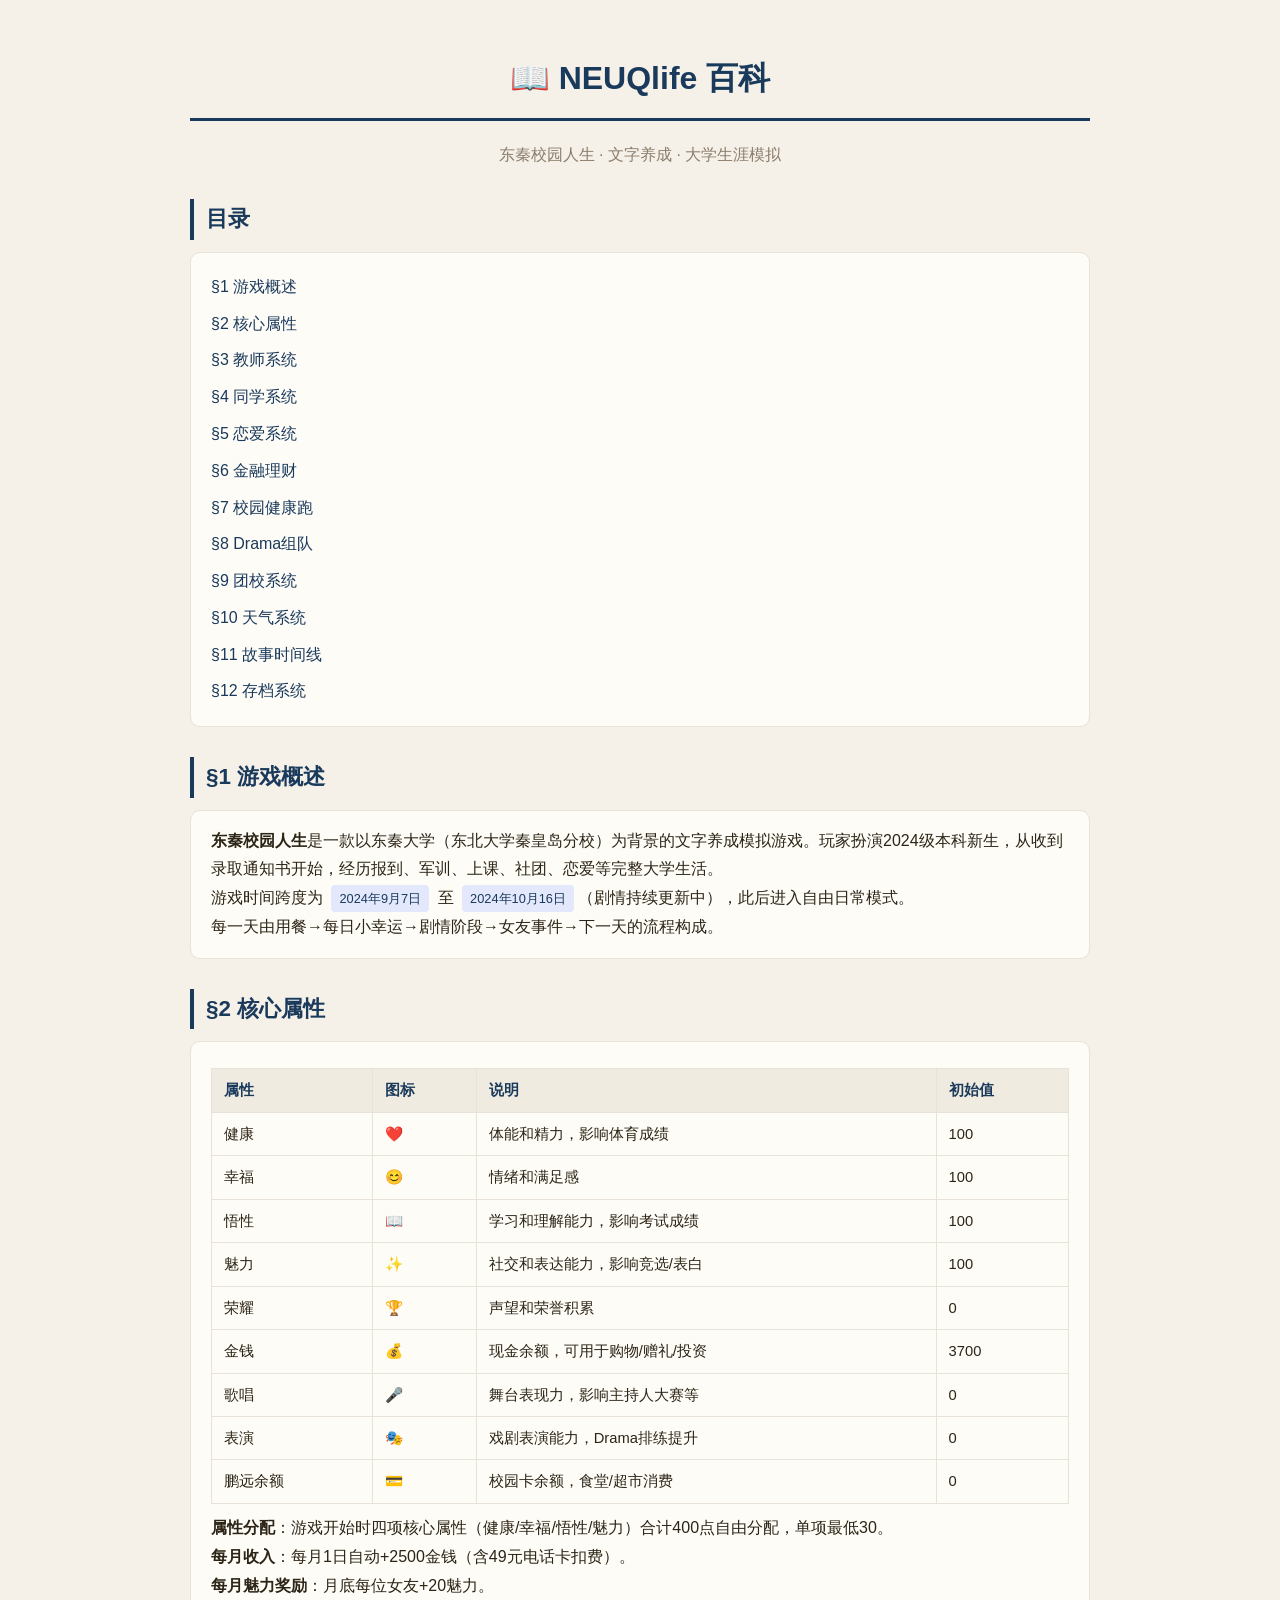
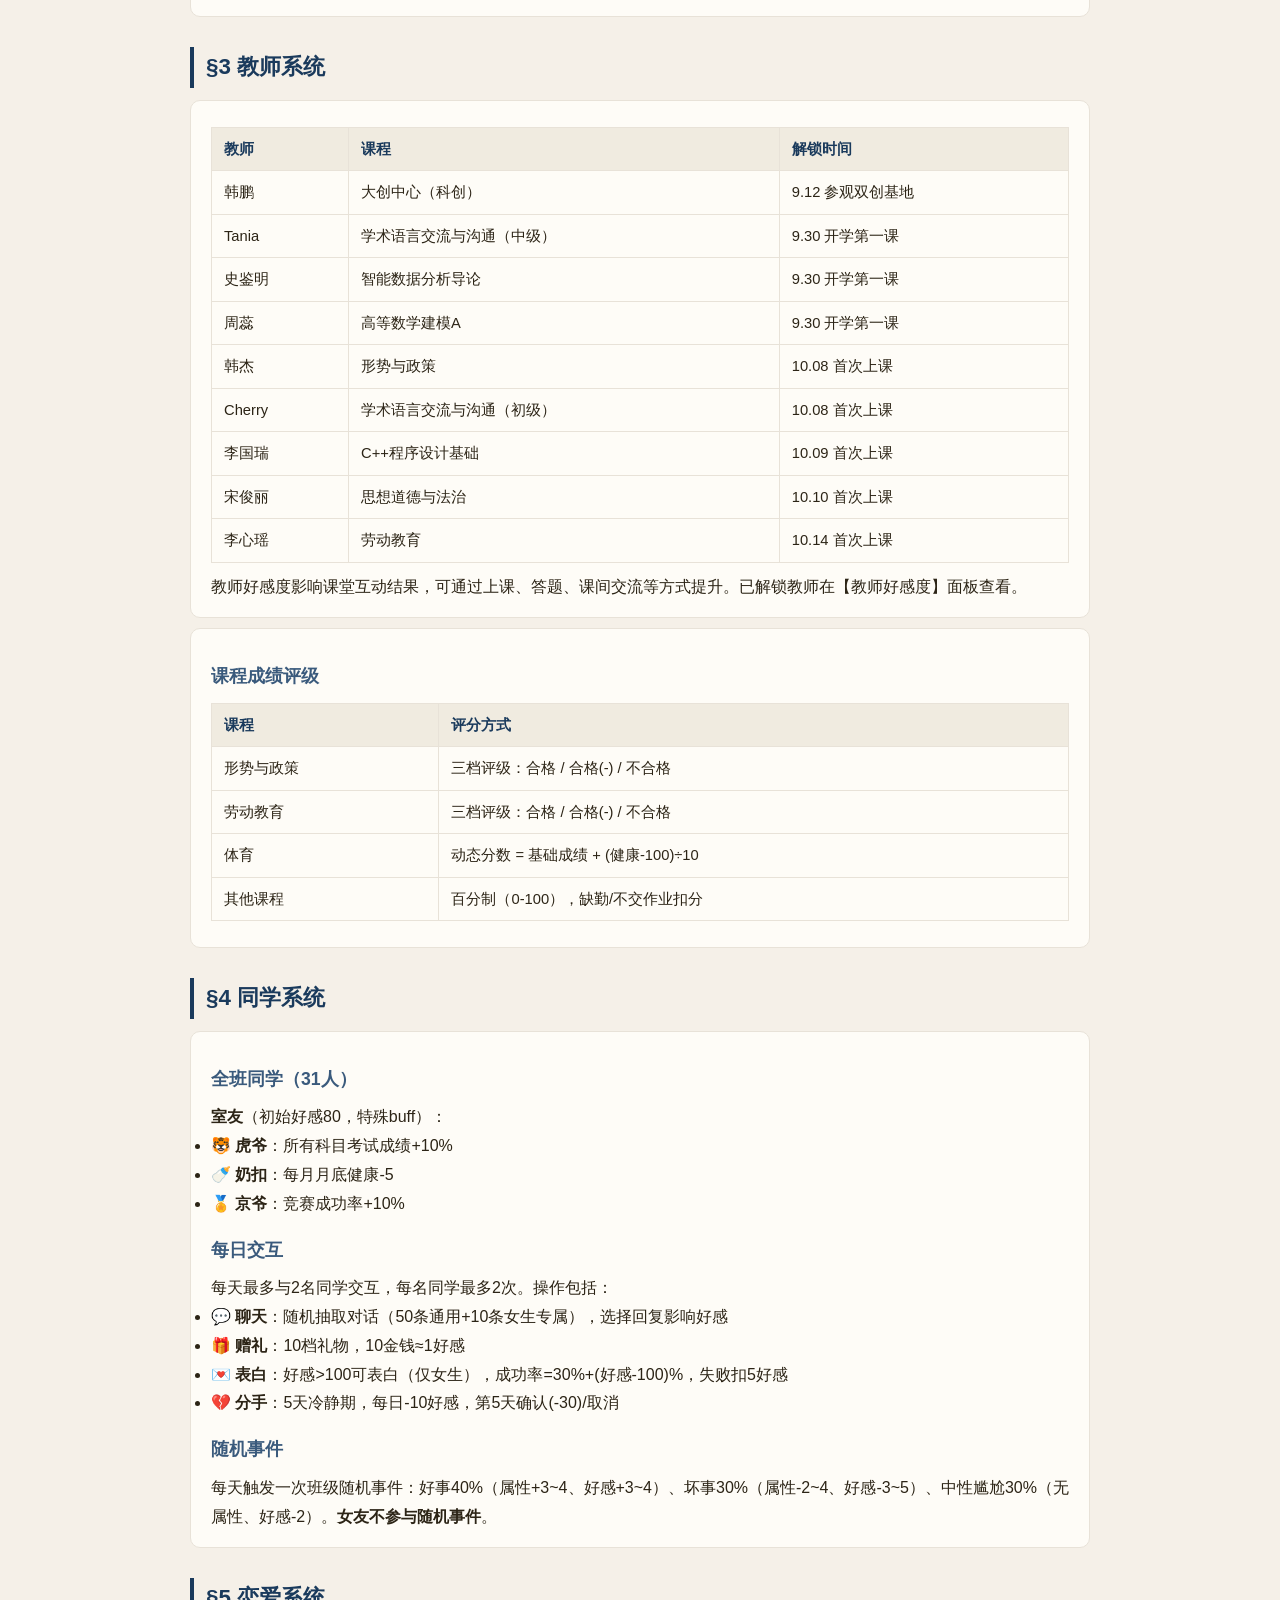
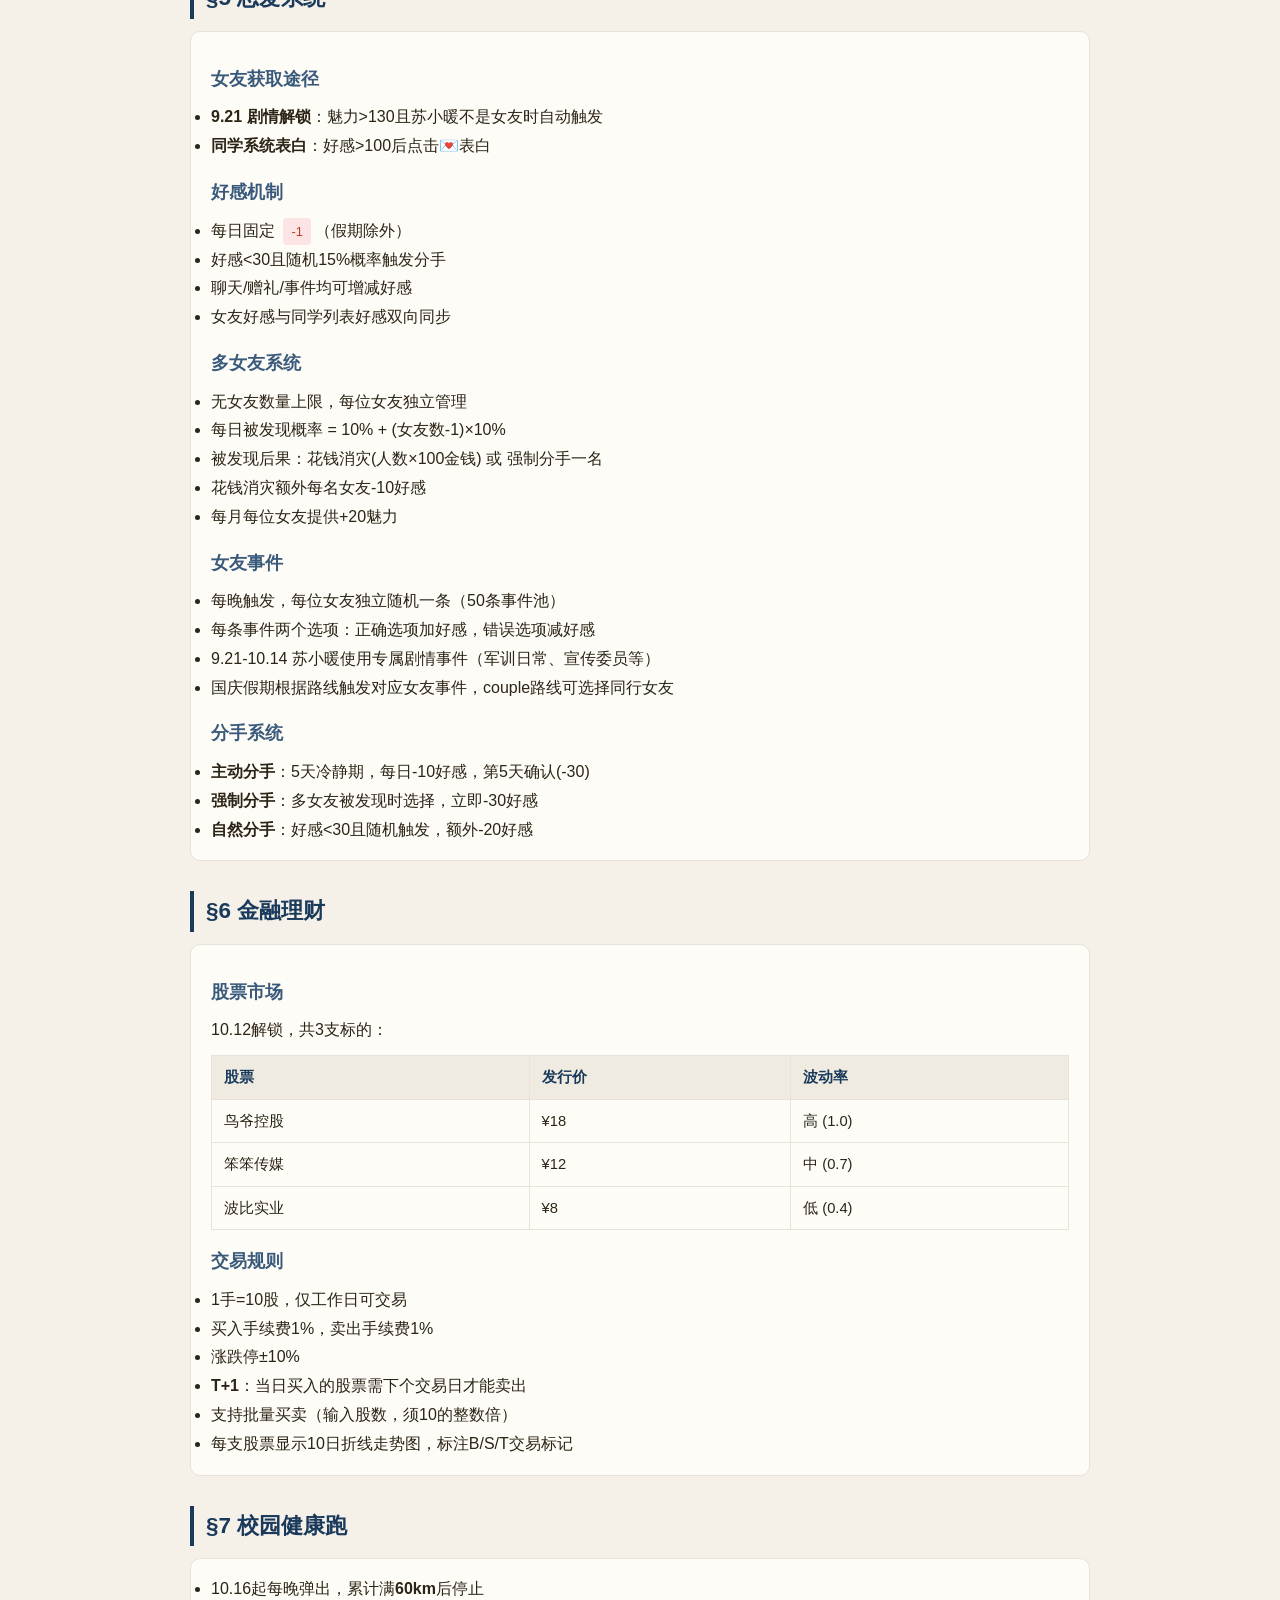
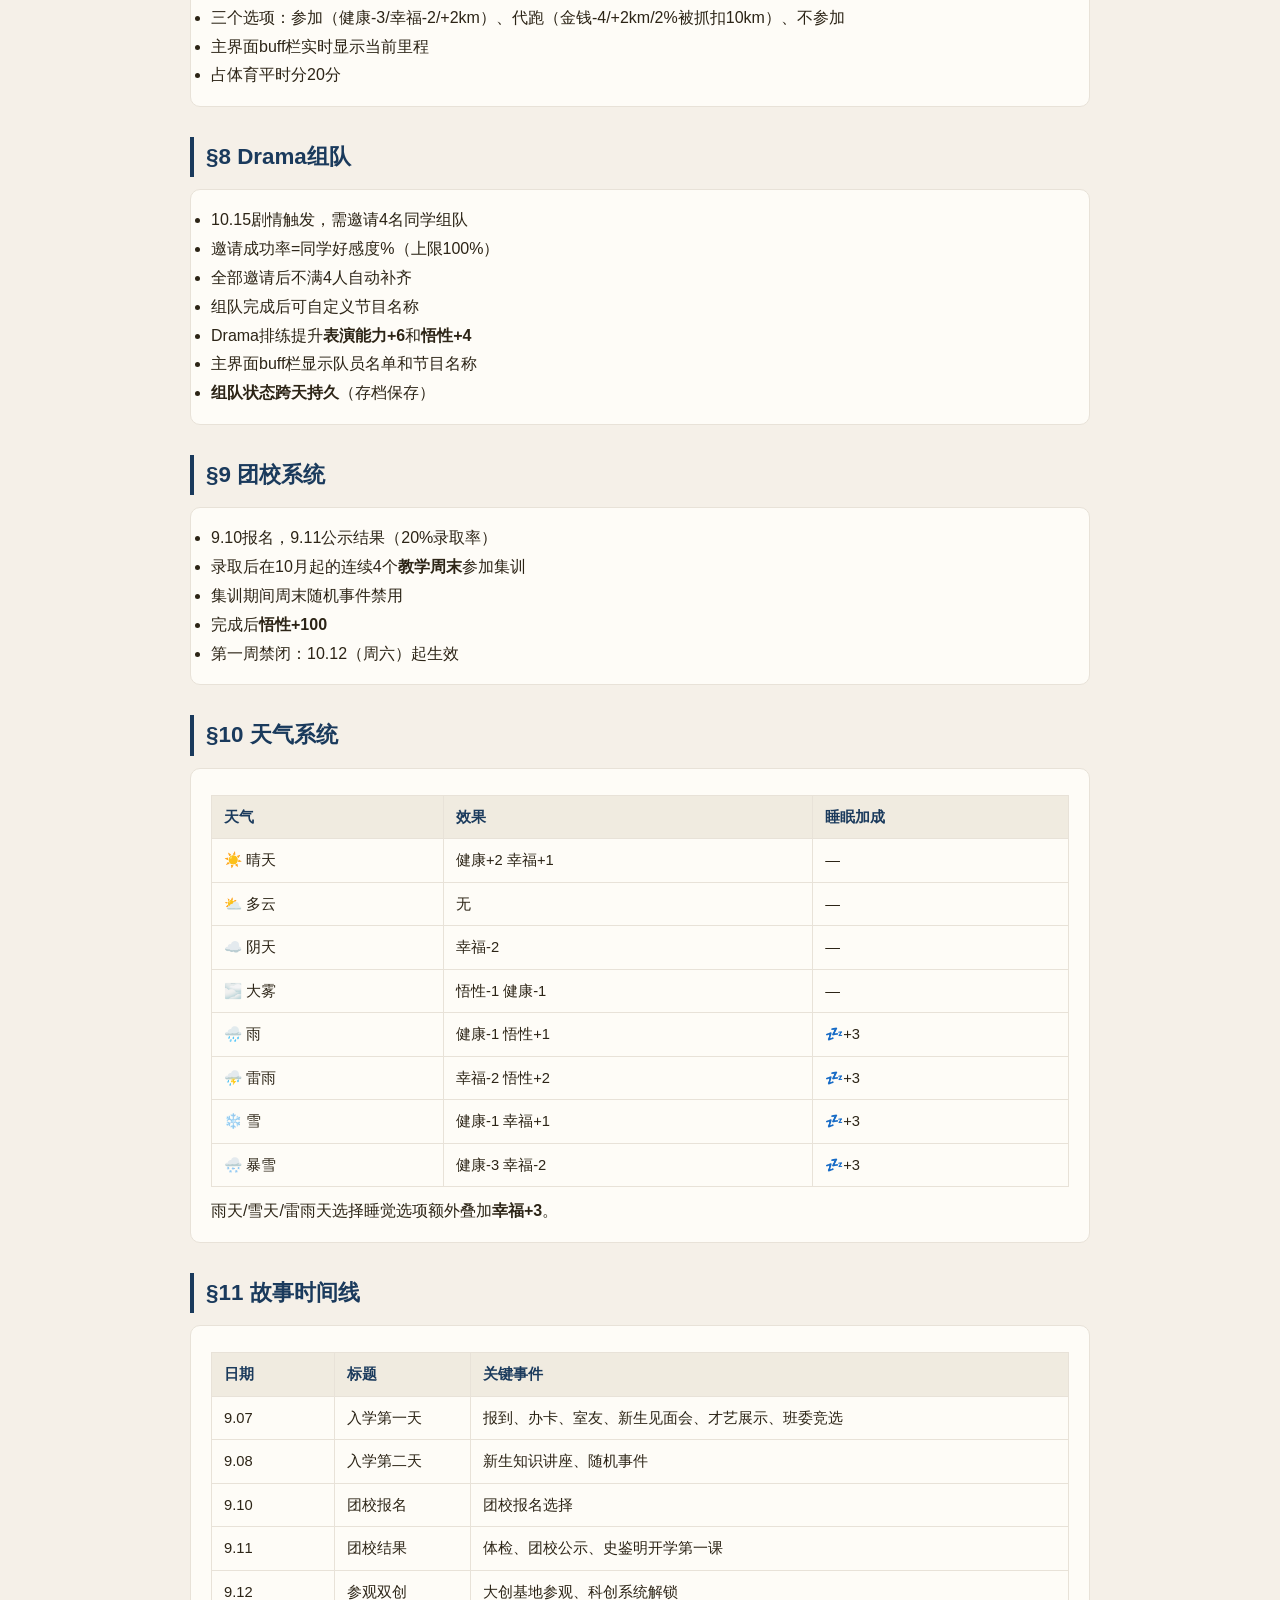
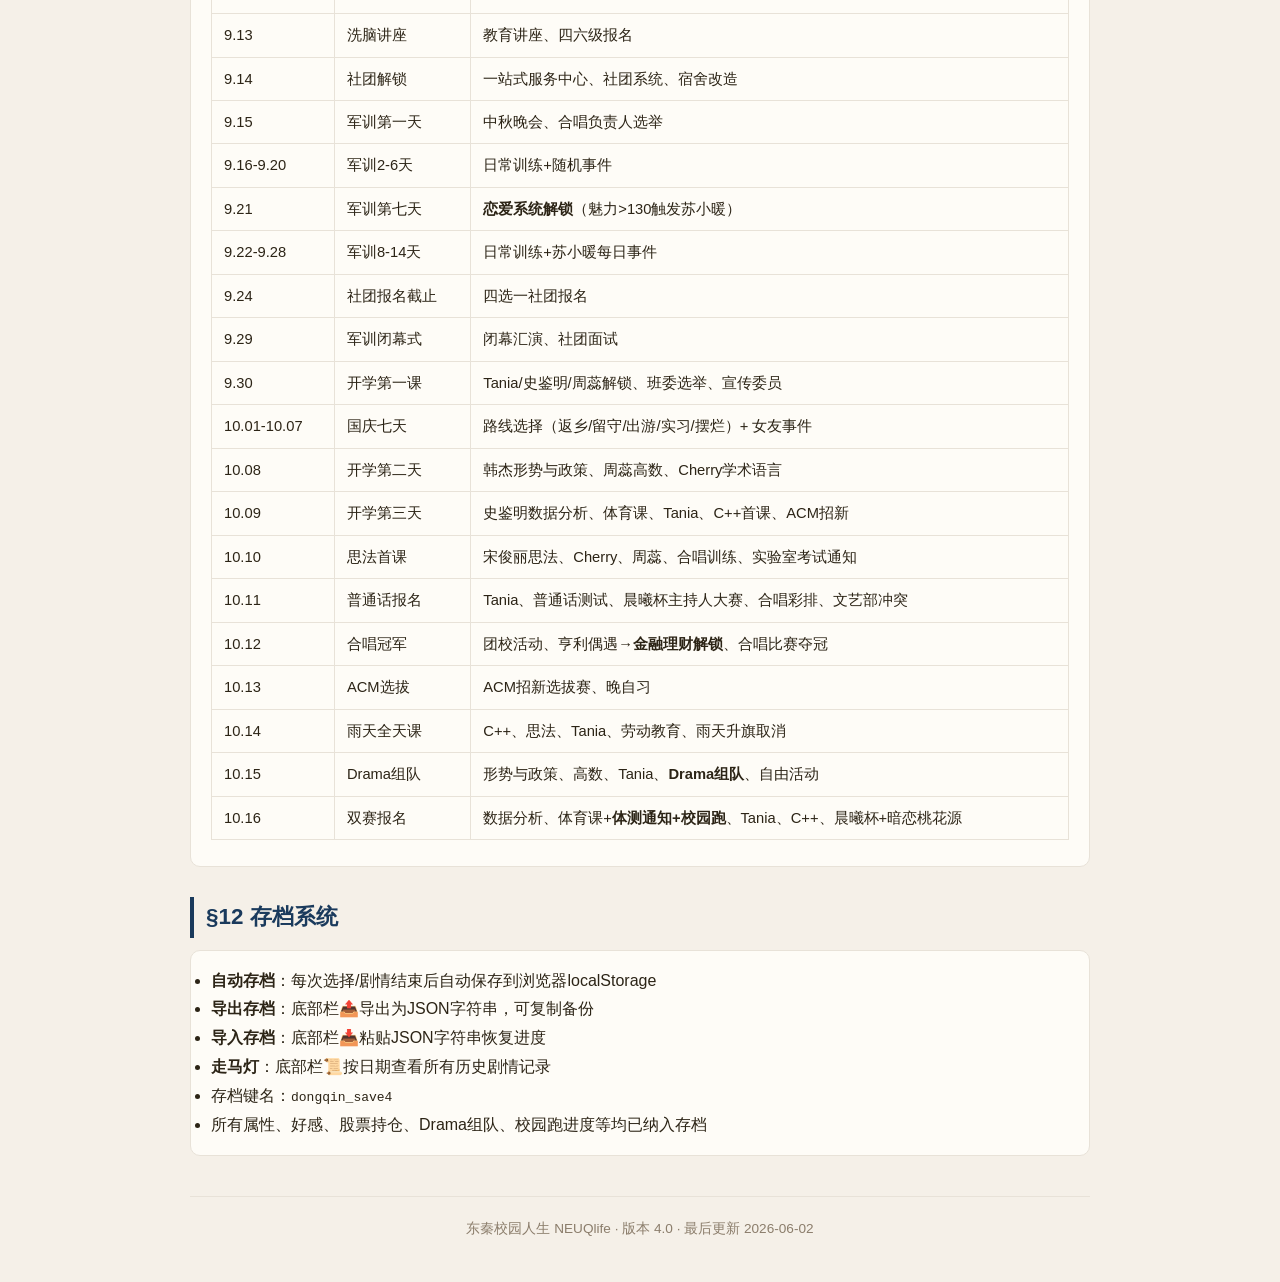
==== NEUQlife百科.html @ 2241911f "Add files via upload" ====
<!DOCTYPE html>
<html lang="zh-CN">
<head>
<meta charset="UTF-8">
<meta name="viewport" content="width=device-width, initial-scale=1.0">
<title>NEUQlife 百科 — 东秦校园人生</title>
<style>
*{margin:0;padding:0;box-sizing:border-box}
body{font-family:'Segoe UI','Microsoft YaHei',sans-serif;background:#f5f0e8;color:#2c2416;line-height:1.8;padding:20px}
.wrapper{max-width:900px;margin:0 auto}
h1{text-align:center;color:#1a3a5c;font-size:2em;padding:30px 0 10px;border-bottom:3px solid #1a3a5c;margin-bottom:20px}
h2{color:#1a3a5c;font-size:1.4em;margin:30px 0 12px;padding-left:12px;border-left:4px solid #1a3a5c}
h3{color:#3a5a7c;font-size:1.1em;margin:16px 0 8px}
.card{background:#fefcf7;border:1px solid #e8e2d8;border-radius:10px;padding:16px 20px;margin:10px 0}
.tag{display:inline-block;padding:2px 8px;border-radius:4px;font-size:.8em;margin:0 4px}
.tag-red{background:#fce4e4;color:#c0392b}
.tag-green{background:#e4fce4;color:#1e7e34}
.tag-blue{background:#e4e8fc;color:#1a3a5c}
.tag-orange{background:#fcf0e4;color:#e67e22}
table{width:100%;border-collapse:collapse;margin:10px 0}
td,th{padding:8px 12px;border:1px solid #e8e2d8;text-align:left;font-size:.92em}
th{background:#f0ebe0;color:#1a3a5c;font-weight:600}
.toc a{display:block;padding:4px 0;color:#1a3a5c;text-decoration:none}
.toc a:hover{text-decoration:underline}
.footer{text-align:center;color:#8b7d6b;font-size:.85em;margin-top:40px;padding:20px 0;border-top:1px solid #e8e2d8}
.pos{color:#c0392b}.neg{color:#1e7e34}
</style>
</head>
<body>
<div class="wrapper">

<h1>📖 NEUQlife 百科</h1>
<p style="text-align:center;color:#8b7d6b">东秦校园人生 · 文字养成 · 大学生涯模拟</p>

<h2>目录</h2>
<div class="card toc">
<a href="#s1">§1 游戏概述</a>
<a href="#s2">§2 核心属性</a>
<a href="#s3">§3 教师系统</a>
<a href="#s4">§4 同学系统</a>
<a href="#s5">§5 恋爱系统</a>
<a href="#s6">§6 金融理财</a>
<a href="#s7">§7 校园健康跑</a>
<a href="#s8">§8 Drama组队</a>
<a href="#s9">§9 团校系统</a>
<a href="#s10">§10 天气系统</a>
<a href="#s11">§11 故事时间线</a>
<a href="#s12">§12 存档系统</a>
</div>

<h2 id="s1">§1 游戏概述</h2>
<div class="card">
<p><strong>东秦校园人生</strong>是一款以东秦大学（东北大学秦皇岛分校）为背景的文字养成模拟游戏。玩家扮演2024级本科新生，从收到录取通知书开始，经历报到、军训、上课、社团、恋爱等完整大学生活。</p>
<p>游戏时间跨度为 <span class="tag tag-blue">2024年9月7日</span> 至 <span class="tag tag-blue">2024年10月16日</span>（剧情持续更新中），此后进入自由日常模式。</p>
<p>每一天由用餐→每日小幸运→剧情阶段→女友事件→下一天的流程构成。</p>
</div>

<h2 id="s2">§2 核心属性</h2>
<div class="card">
<table>
<tr><th>属性</th><th>图标</th><th>说明</th><th>初始值</th></tr>
<tr><td>健康</td><td>❤️</td><td>体能和精力，影响体育成绩</td><td>100</td></tr>
<tr><td>幸福</td><td>😊</td><td>情绪和满足感</td><td>100</td></tr>
<tr><td>悟性</td><td>📖</td><td>学习和理解能力，影响考试成绩</td><td>100</td></tr>
<tr><td>魅力</td><td>✨</td><td>社交和表达能力，影响竞选/表白</td><td>100</td></tr>
<tr><td>荣耀</td><td>🏆</td><td>声望和荣誉积累</td><td>0</td></tr>
<tr><td>金钱</td><td>💰</td><td>现金余额，可用于购物/赠礼/投资</td><td>3700</td></tr>
<tr><td>歌唱</td><td>🎤</td><td>舞台表现力，影响主持人大赛等</td><td>0</td></tr>
<tr><td>表演</td><td>🎭</td><td>戏剧表演能力，Drama排练提升</td><td>0</td></tr>
<tr><td>鹏远余额</td><td>💳</td><td>校园卡余额，食堂/超市消费</td><td>0</td></tr>
</table>
<p style="margin-top:10px"><strong>属性分配</strong>：游戏开始时四项核心属性（健康/幸福/悟性/魅力）合计400点自由分配，单项最低30。</p>
<p><strong>每月收入</strong>：每月1日自动+2500金钱（含49元电话卡扣费）。</p>
<p><strong>每月魅力奖励</strong>：月底每位女友+20魅力。</p>
</div>

<h2 id="s3">§3 教师系统</h2>
<div class="card">
<table>
<tr><th>教师</th><th>课程</th><th>解锁时间</th></tr>
<tr><td>韩鹏</td><td>大创中心（科创）</td><td>9.12 参观双创基地</td></tr>
<tr><td>Tania</td><td>学术语言交流与沟通（中级）</td><td>9.30 开学第一课</td></tr>
<tr><td>史鉴明</td><td>智能数据分析导论</td><td>9.30 开学第一课</td></tr>
<tr><td>周蕊</td><td>高等数学建模A</td><td>9.30 开学第一课</td></tr>
<tr><td>韩杰</td><td>形势与政策</td><td>10.08 首次上课</td></tr>
<tr><td>Cherry</td><td>学术语言交流与沟通（初级）</td><td>10.08 首次上课</td></tr>
<tr><td>李国瑞</td><td>C++程序设计基础</td><td>10.09 首次上课</td></tr>
<tr><td>宋俊丽</td><td>思想道德与法治</td><td>10.10 首次上课</td></tr>
<tr><td>李心瑶</td><td>劳动教育</td><td>10.14 首次上课</td></tr>
</table>
<p style="margin-top:10px">教师好感度影响课堂互动结果，可通过上课、答题、课间交流等方式提升。已解锁教师在【教师好感度】面板查看。</p>
</div>

<div class="card">
<h3>课程成绩评级</h3>
<table>
<tr><th>课程</th><th>评分方式</th></tr>
<tr><td>形势与政策</td><td>三档评级：合格 / 合格(-) / 不合格</td></tr>
<tr><td>劳动教育</td><td>三档评级：合格 / 合格(-) / 不合格</td></tr>
<tr><td>体育</td><td>动态分数 = 基础成绩 + (健康-100)÷10</td></tr>
<tr><td>其他课程</td><td>百分制（0-100），缺勤/不交作业扣分</td></tr>
</table>
</div>

<h2 id="s4">§4 同学系统</h2>
<div class="card">
<h3>全班同学（31人）</h3>
<p><strong>室友</strong>（初始好感80，特殊buff）：</p>
<ul>
<li>🐯 <strong>虎爷</strong>：所有科目考试成绩+10%</li>
<li>🍼 <strong>奶扣</strong>：每月月底健康-5</li>
<li>🏅 <strong>京爷</strong>：竞赛成功率+10%</li>
</ul>

<h3>每日交互</h3>
<p>每天最多与2名同学交互，每名同学最多2次。操作包括：</p>
<ul>
<li><strong>💬 聊天</strong>：随机抽取对话（50条通用+10条女生专属），选择回复影响好感</li>
<li><strong>🎁 赠礼</strong>：10档礼物，10金钱≈1好感</li>
<li><strong>💌 表白</strong>：好感>100可表白（仅女生），成功率=30%+(好感-100)%，失败扣5好感</li>
<li><strong>💔 分手</strong>：5天冷静期，每日-10好感，第5天确认(-30)/取消</li>
</ul>

<h3>随机事件</h3>
<p>每天触发一次班级随机事件：好事40%（属性+3~4、好感+3~4）、坏事30%（属性-2~4、好感-3~5）、中性尴尬30%（无属性、好感-2）。<strong>女友不参与随机事件</strong>。</p>
</div>

<h2 id="s5">§5 恋爱系统</h2>
<div class="card">
<h3>女友获取途径</h3>
<ul>
<li><strong>9.21 剧情解锁</strong>：魅力>130且苏小暖不是女友时自动触发</li>
<li><strong>同学系统表白</strong>：好感>100后点击💌表白</li>
</ul>

<h3>好感机制</h3>
<ul>
<li>每日固定 <span class="tag tag-red">-1</span>（假期除外）</li>
<li>好感<30且随机15%概率触发分手</li>
<li>聊天/赠礼/事件均可增减好感</li>
<li>女友好感与同学列表好感双向同步</li>
</ul>

<h3>多女友系统</h3>
<ul>
<li>无女友数量上限，每位女友独立管理</li>
<li>每日被发现概率 = 10% + (女友数-1)×10%</li>
<li>被发现后果：花钱消灾(人数×100金钱) 或 强制分手一名</li>
<li>花钱消灾额外每名女友-10好感</li>
<li>每月每位女友提供+20魅力</li>
</ul>

<h3>女友事件</h3>
<ul>
<li>每晚触发，每位女友独立随机一条（50条事件池）</li>
<li>每条事件两个选项：正确选项加好感，错误选项减好感</li>
<li>9.21-10.14 苏小暖使用专属剧情事件（军训日常、宣传委员等）</li>
<li>国庆假期根据路线触发对应女友事件，couple路线可选择同行女友</li>
</ul>

<h3>分手系统</h3>
<ul>
<li><strong>主动分手</strong>：5天冷静期，每日-10好感，第5天确认(-30)</li>
<li><strong>强制分手</strong>：多女友被发现时选择，立即-30好感</li>
<li><strong>自然分手</strong>：好感<30且随机触发，额外-20好感</li>
</ul>
</div>

<h2 id="s6">§6 金融理财</h2>
<div class="card">
<h3>股票市场</h3>
<p>10.12解锁，共3支标的：</p>
<table>
<tr><th>股票</th><th>发行价</th><th>波动率</th></tr>
<tr><td>鸟爷控股</td><td>¥18</td><td>高 (1.0)</td></tr>
<tr><td>笨笨传媒</td><td>¥12</td><td>中 (0.7)</td></tr>
<tr><td>波比实业</td><td>¥8</td><td>低 (0.4)</td></tr>
</table>

<h3>交易规则</h3>
<ul>
<li>1手=10股，仅工作日可交易</li>
<li>买入手续费1%，卖出手续费1%</li>
<li>涨跌停±10%</li>
<li><strong>T+1</strong>：当日买入的股票需下个交易日才能卖出</li>
<li>支持批量买卖（输入股数，须10的整数倍）</li>
<li>每支股票显示10日折线走势图，标注B/S/T交易标记</li>
</ul>
</div>

<h2 id="s7">§7 校园健康跑</h2>
<div class="card">
<ul>
<li>10.16起每晚弹出，累计满<strong>60km</strong>后停止</li>
<li>三个选项：参加（健康-3/幸福-2/+2km）、代跑（金钱-4/+2km/2%被抓扣10km）、不参加</li>
<li>主界面buff栏实时显示当前里程</li>
<li>占体育平时分20分</li>
</ul>
</div>

<h2 id="s8">§8 Drama组队</h2>
<div class="card">
<ul>
<li>10.15剧情触发，需邀请4名同学组队</li>
<li>邀请成功率=同学好感度%（上限100%）</li>
<li>全部邀请后不满4人自动补齐</li>
<li>组队完成后可自定义节目名称</li>
<li>Drama排练提升<strong>表演能力+6</strong>和<strong>悟性+4</strong></li>
<li>主界面buff栏显示队员名单和节目名称</li>
<li><strong>组队状态跨天持久</strong>（存档保存）</li>
</ul>
</div>

<h2 id="s9">§9 团校系统</h2>
<div class="card">
<ul>
<li>9.10报名，9.11公示结果（20%录取率）</li>
<li>录取后在10月起的连续4个<strong>教学周末</strong>参加集训</li>
<li>集训期间周末随机事件禁用</li>
<li>完成后<strong>悟性+100</strong></li>
<li>第一周禁闭：10.12（周六）起生效</li>
</ul>
</div>

<h2 id="s10">§10 天气系统</h2>
<div class="card">
<table>
<tr><th>天气</th><th>效果</th><th>睡眠加成</th></tr>
<tr><td>☀️ 晴天</td><td>健康+2 幸福+1</td><td>—</td></tr>
<tr><td>⛅ 多云</td><td>无</td><td>—</td></tr>
<tr><td>☁️ 阴天</td><td>幸福-2</td><td>—</td></tr>
<tr><td>🌫️ 大雾</td><td>悟性-1 健康-1</td><td>—</td></tr>
<tr><td>🌧️ 雨</td><td>健康-1 悟性+1</td><td>💤+3</td></tr>
<tr><td>⛈️ 雷雨</td><td>幸福-2 悟性+2</td><td>💤+3</td></tr>
<tr><td>❄️ 雪</td><td>健康-1 幸福+1</td><td>💤+3</td></tr>
<tr><td>🌨️ 暴雪</td><td>健康-3 幸福-2</td><td>💤+3</td></tr>
</table>
<p style="margin-top:10px">雨天/雪天/雷雨天选择睡觉选项额外叠加<strong>幸福+3</strong>。</p>
</div>

<h2 id="s11">§11 故事时间线</h2>
<div class="card">
<table>
<tr><th>日期</th><th>标题</th><th>关键事件</th></tr>
<tr><td>9.07</td><td>入学第一天</td><td>报到、办卡、室友、新生见面会、才艺展示、班委竞选</td></tr>
<tr><td>9.08</td><td>入学第二天</td><td>新生知识讲座、随机事件</td></tr>
<tr><td>9.10</td><td>团校报名</td><td>团校报名选择</td></tr>
<tr><td>9.11</td><td>团校结果</td><td>体检、团校公示、史鉴明开学第一课</td></tr>
<tr><td>9.12</td><td>参观双创</td><td>大创基地参观、科创系统解锁</td></tr>
<tr><td>9.13</td><td>洗脑讲座</td><td>教育讲座、四六级报名</td></tr>
<tr><td>9.14</td><td>社团解锁</td><td>一站式服务中心、社团系统、宿舍改造</td></tr>
<tr><td>9.15</td><td>军训第一天</td><td>中秋晚会、合唱负责人选举</td></tr>
<tr><td>9.16-9.20</td><td>军训2-6天</td><td>日常训练+随机事件</td></tr>
<tr><td>9.21</td><td>军训第七天</td><td><strong>恋爱系统解锁</strong>（魅力>130触发苏小暖）</td></tr>
<tr><td>9.22-9.28</td><td>军训8-14天</td><td>日常训练+苏小暖每日事件</td></tr>
<tr><td>9.24</td><td>社团报名截止</td><td>四选一社团报名</td></tr>
<tr><td>9.29</td><td>军训闭幕式</td><td>闭幕汇演、社团面试</td></tr>
<tr><td>9.30</td><td>开学第一课</td><td>Tania/史鉴明/周蕊解锁、班委选举、宣传委员</td></tr>
<tr><td>10.01-10.07</td><td>国庆七天</td><td>路线选择（返乡/留守/出游/实习/摆烂）+ 女友事件</td></tr>
<tr><td>10.08</td><td>开学第二天</td><td>韩杰形势与政策、周蕊高数、Cherry学术语言</td></tr>
<tr><td>10.09</td><td>开学第三天</td><td>史鉴明数据分析、体育课、Tania、C++首课、ACM招新</td></tr>
<tr><td>10.10</td><td>思法首课</td><td>宋俊丽思法、Cherry、周蕊、合唱训练、实验室考试通知</td></tr>
<tr><td>10.11</td><td>普通话报名</td><td>Tania、普通话测试、晨曦杯主持人大赛、合唱彩排、文艺部冲突</td></tr>
<tr><td>10.12</td><td>合唱冠军</td><td>团校活动、亨利偶遇→<strong>金融理财解锁</strong>、合唱比赛夺冠</td></tr>
<tr><td>10.13</td><td>ACM选拔</td><td>ACM招新选拔赛、晚自习</td></tr>
<tr><td>10.14</td><td>雨天全天课</td><td>C++、思法、Tania、劳动教育、雨天升旗取消</td></tr>
<tr><td>10.15</td><td>Drama组队</td><td>形势与政策、高数、Tania、<strong>Drama组队</strong>、自由活动</td></tr>
<tr><td>10.16</td><td>双赛报名</td><td>数据分析、体育课+<strong>体测通知+校园跑</strong>、Tania、C++、晨曦杯+暗恋桃花源</td></tr>
</table>
</div>

<h2 id="s12">§12 存档系统</h2>
<div class="card">
<ul>
<li><strong>自动存档</strong>：每次选择/剧情结束后自动保存到浏览器localStorage</li>
<li><strong>导出存档</strong>：底部栏📤导出为JSON字符串，可复制备份</li>
<li><strong>导入存档</strong>：底部栏📥粘贴JSON字符串恢复进度</li>
<li><strong>走马灯</strong>：底部栏📜按日期查看所有历史剧情记录</li>
<li>存档键名：<code>dongqin_save4</code></li>
<li>所有属性、好感、股票持仓、Drama组队、校园跑进度等均已纳入存档</li>
</ul>
</div>

<div class="footer">
东秦校园人生 NEUQlife · 版本 4.0 · 最后更新 2026-06-02
</div>

</div>
</body>
</html>
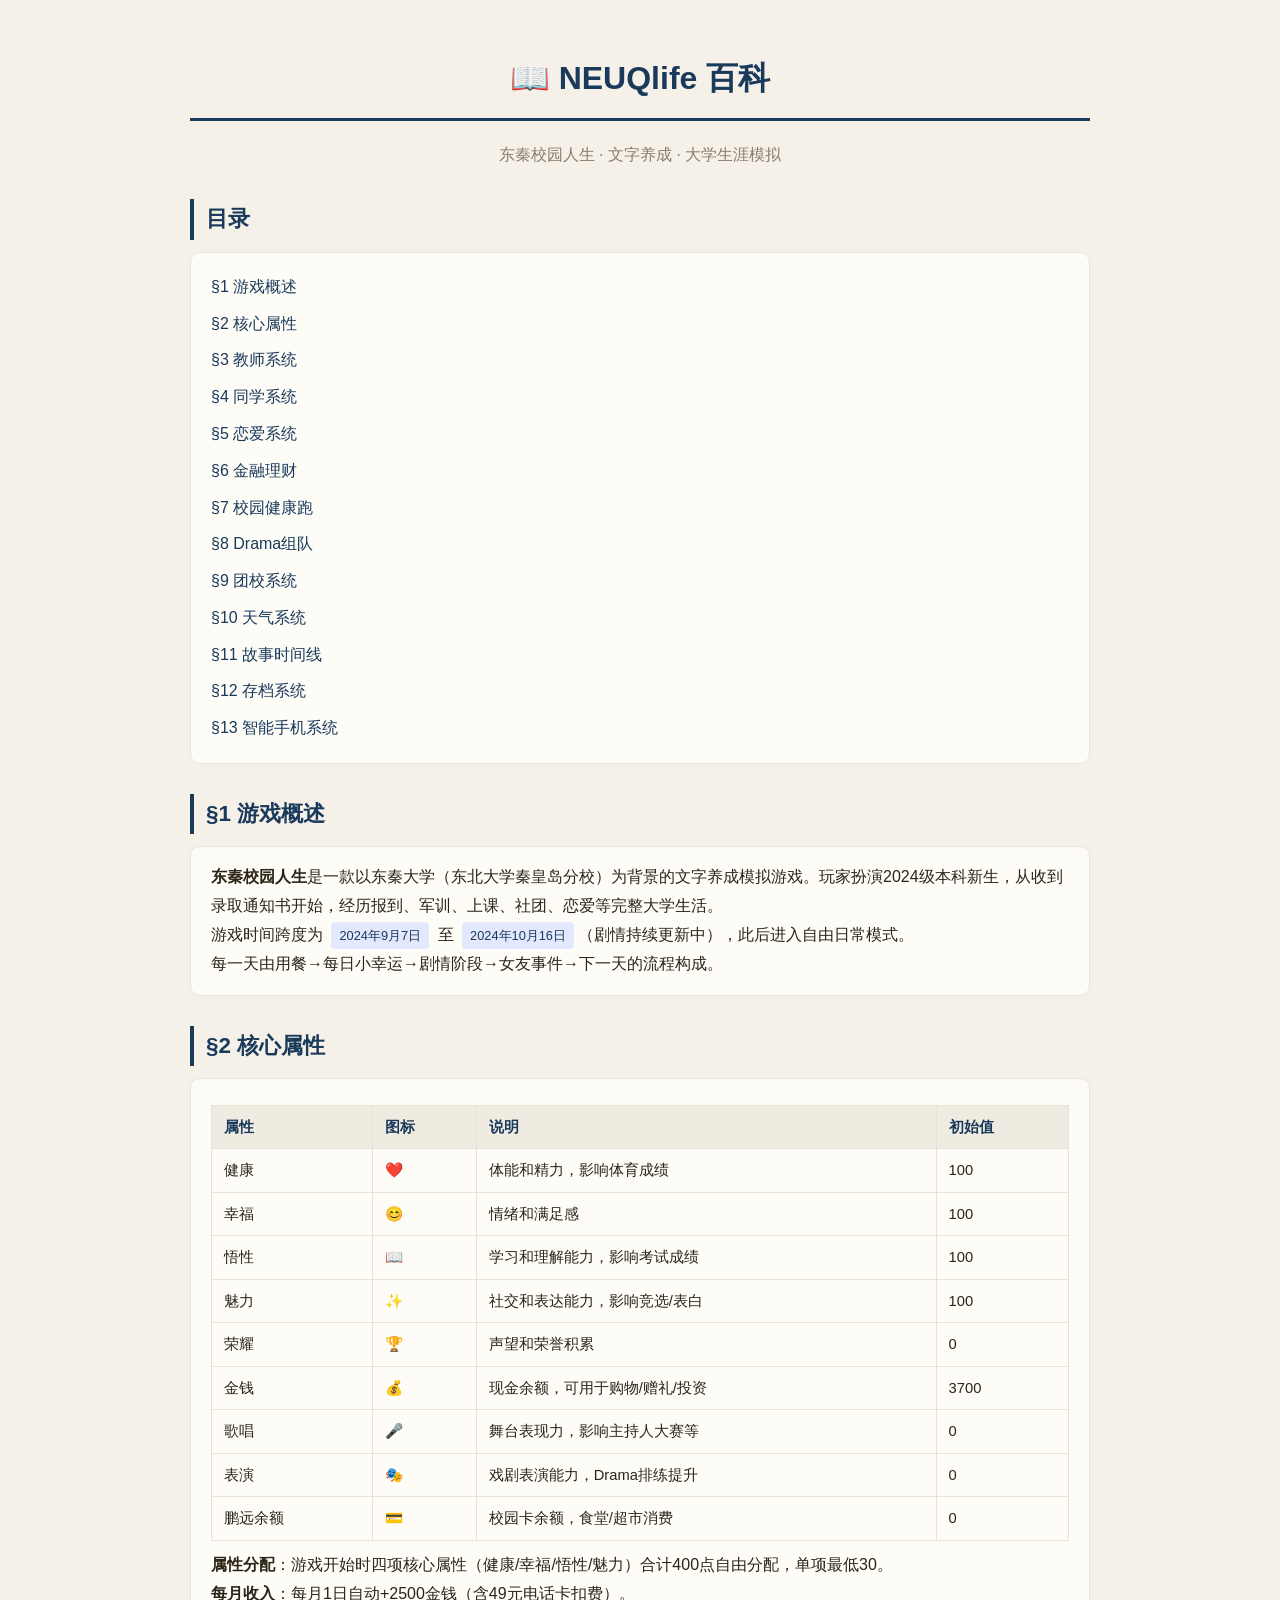
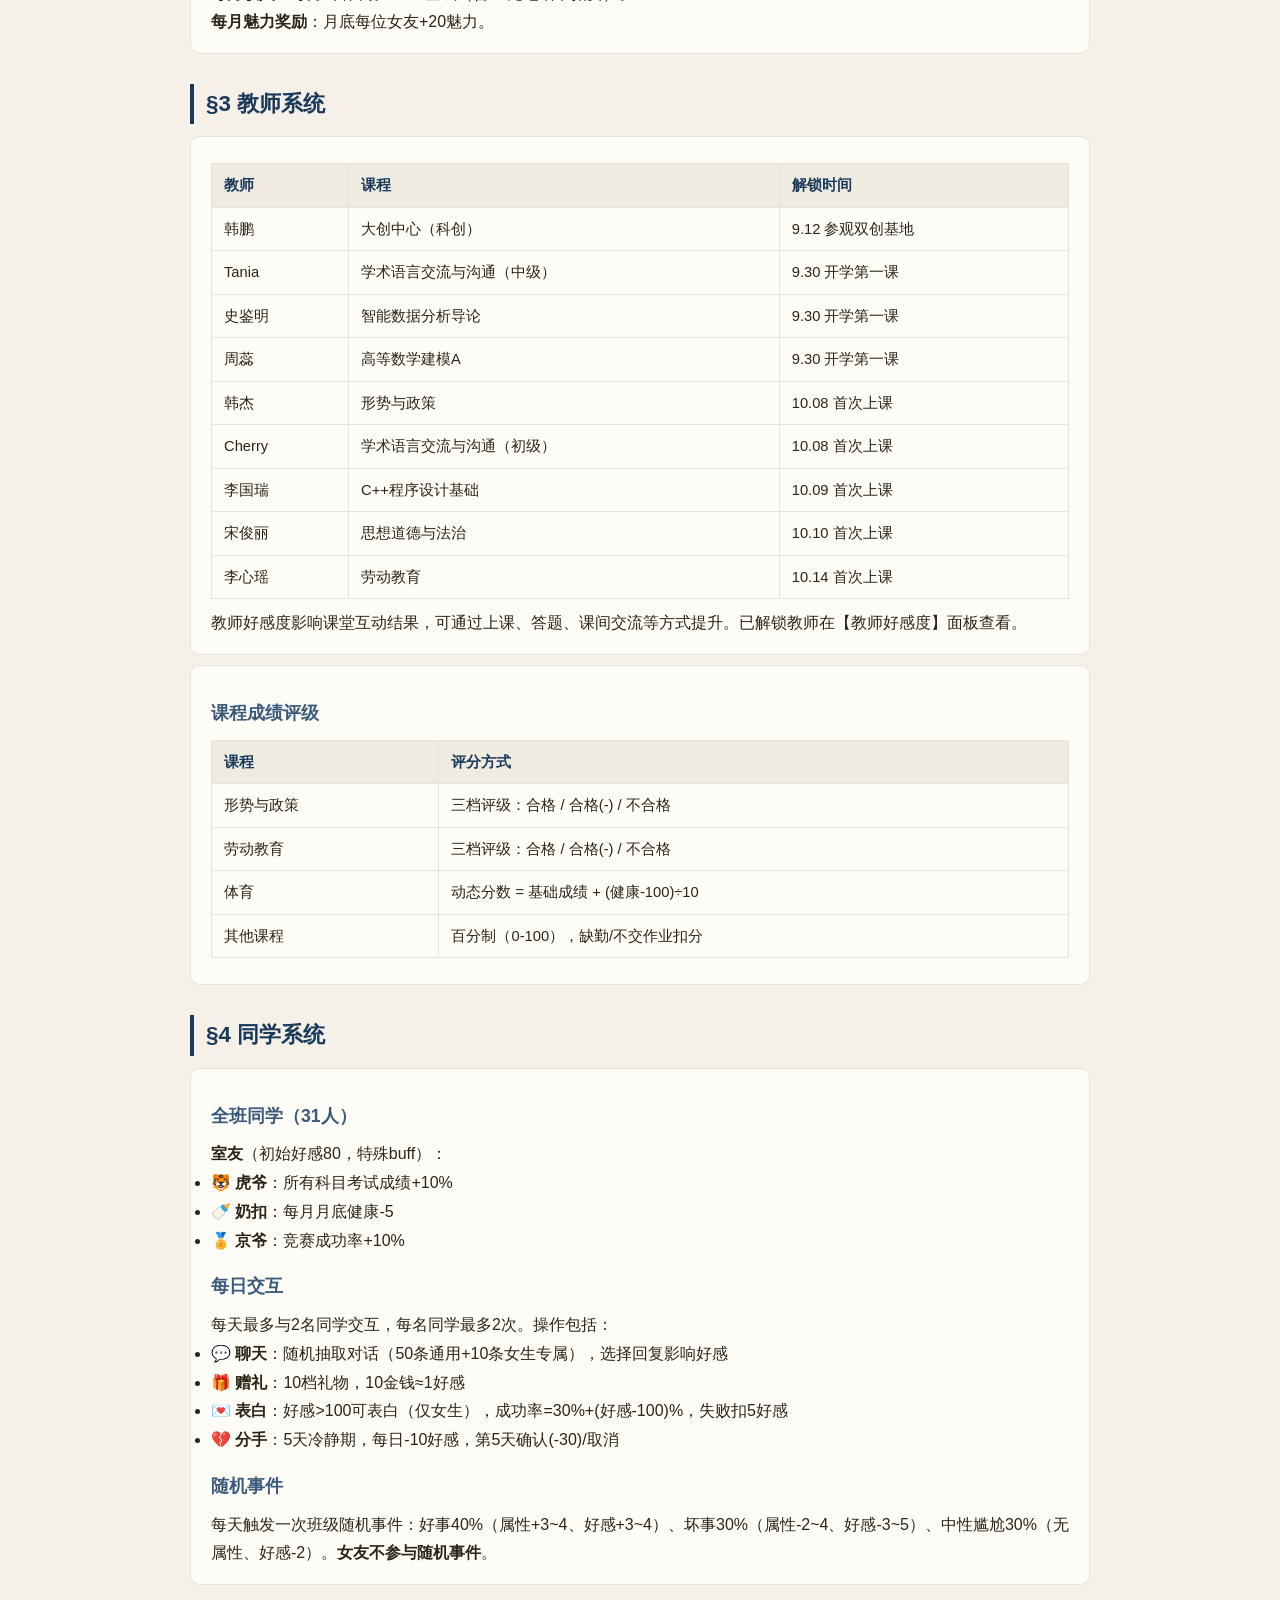
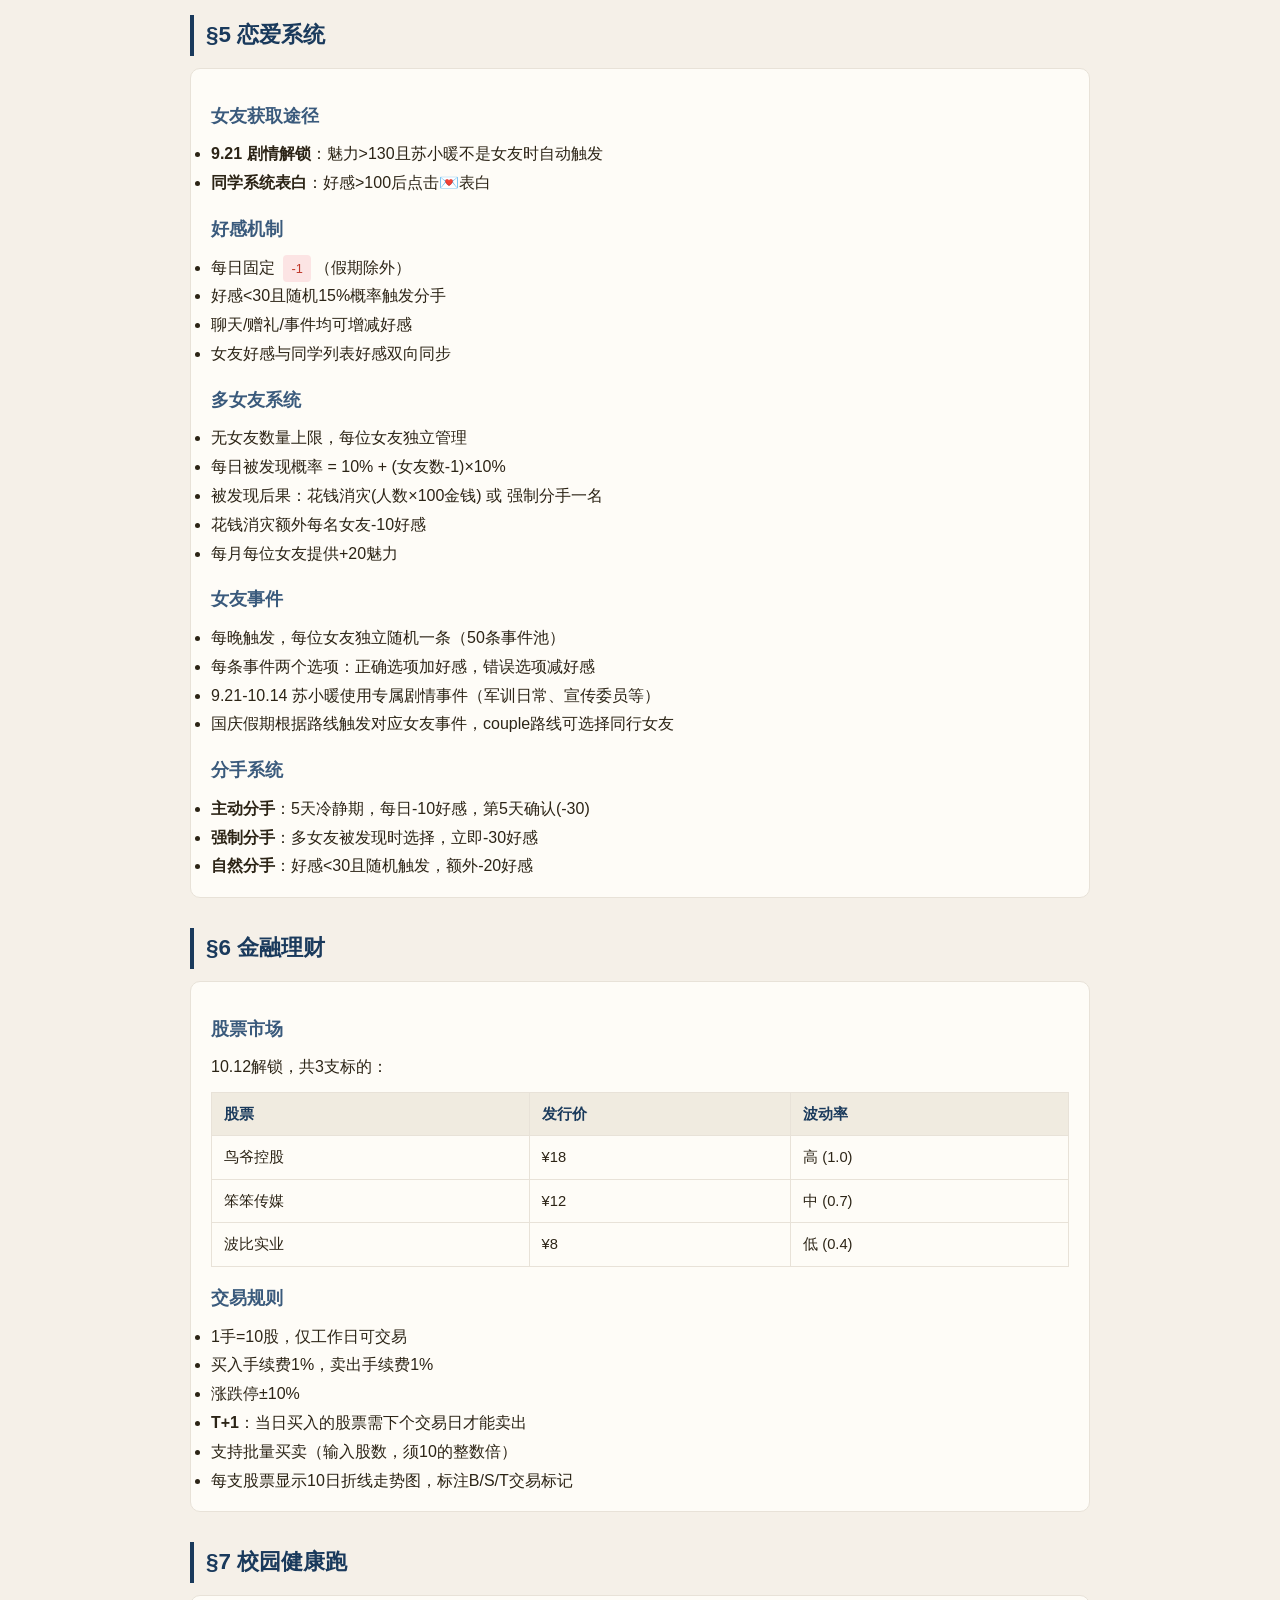
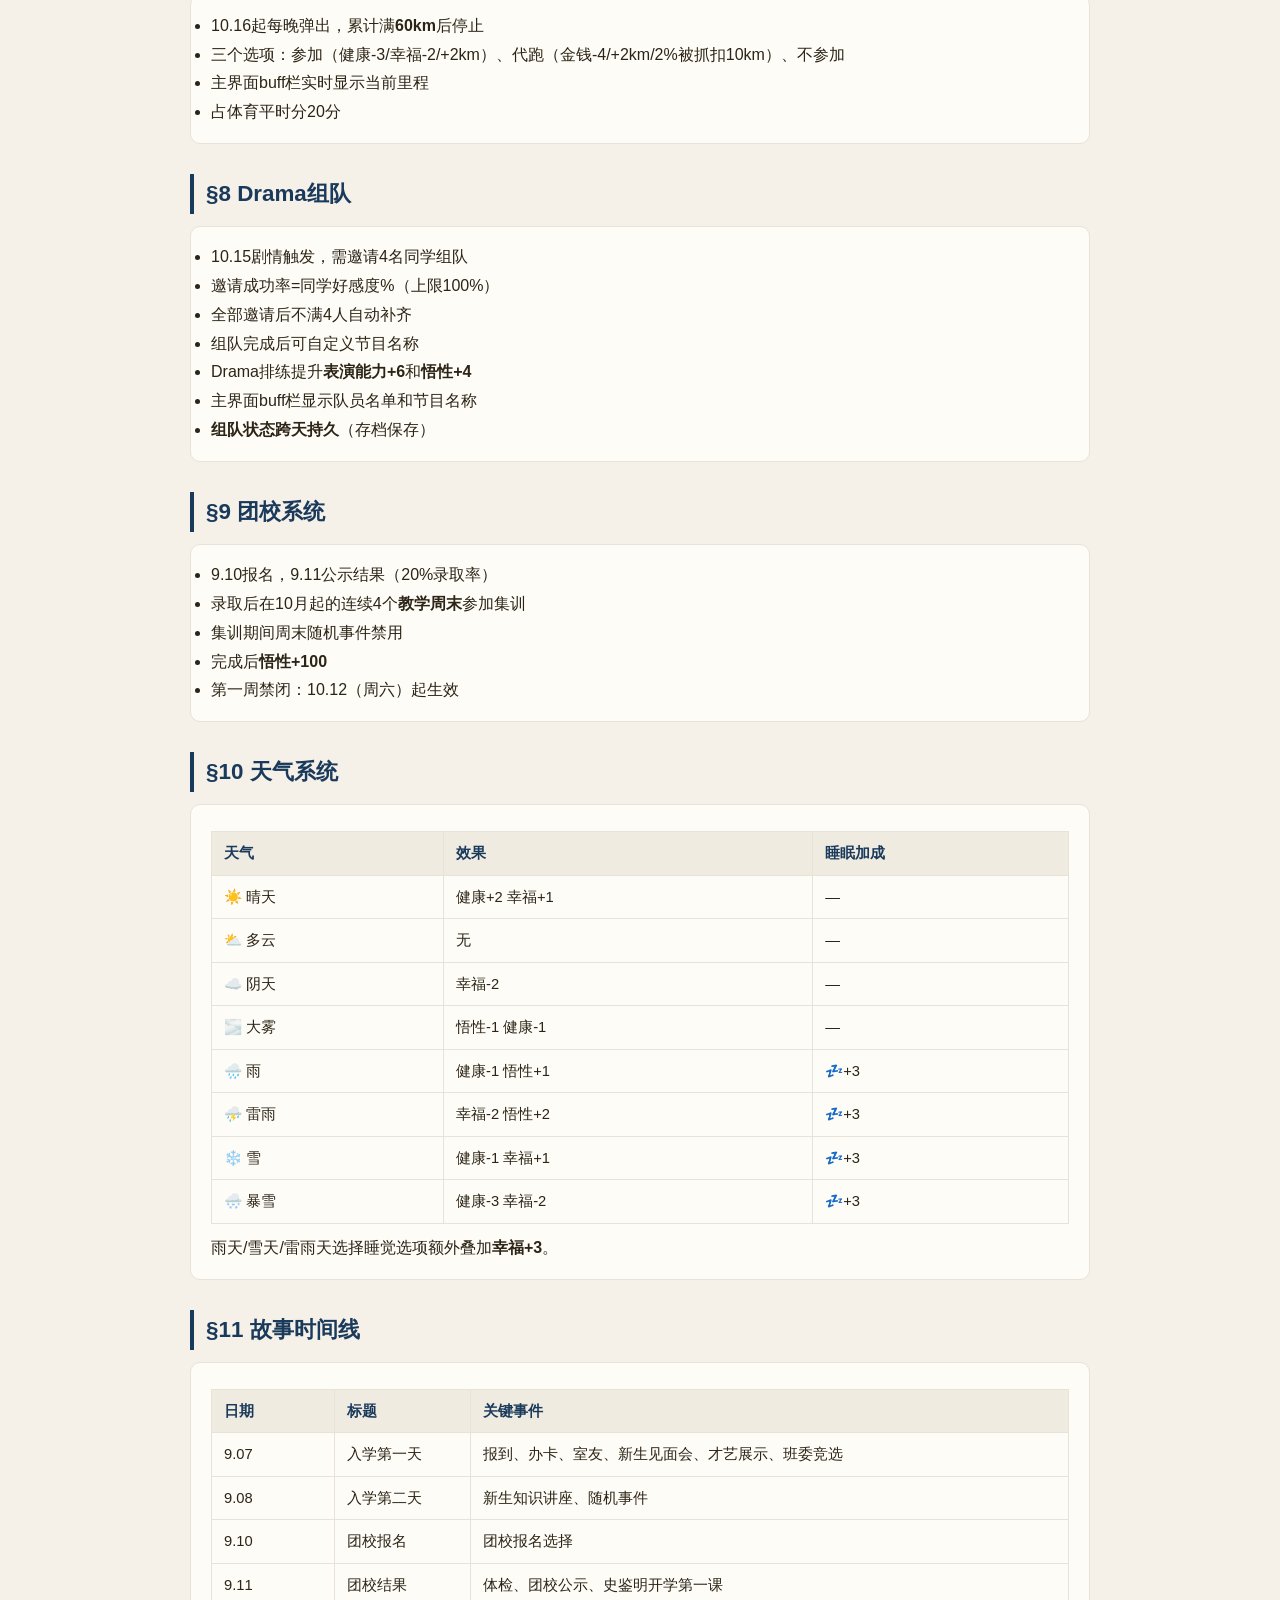
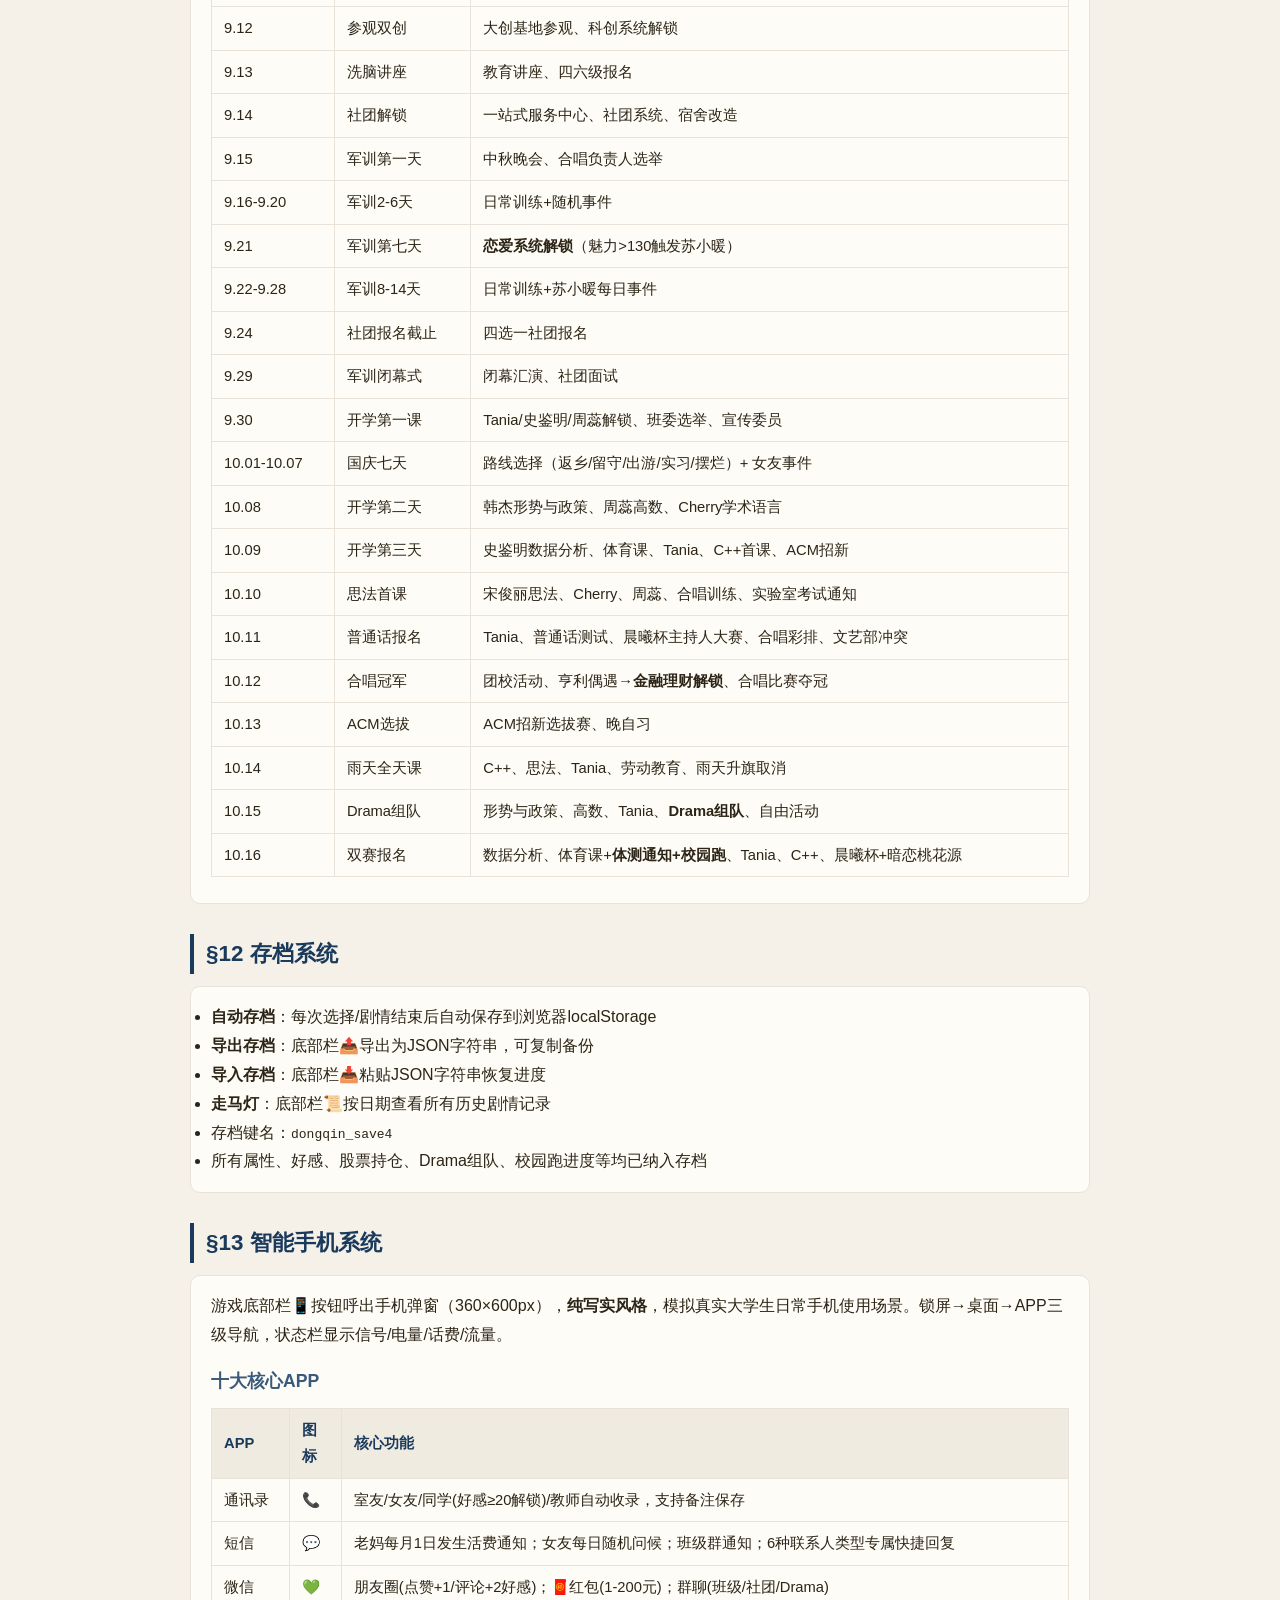
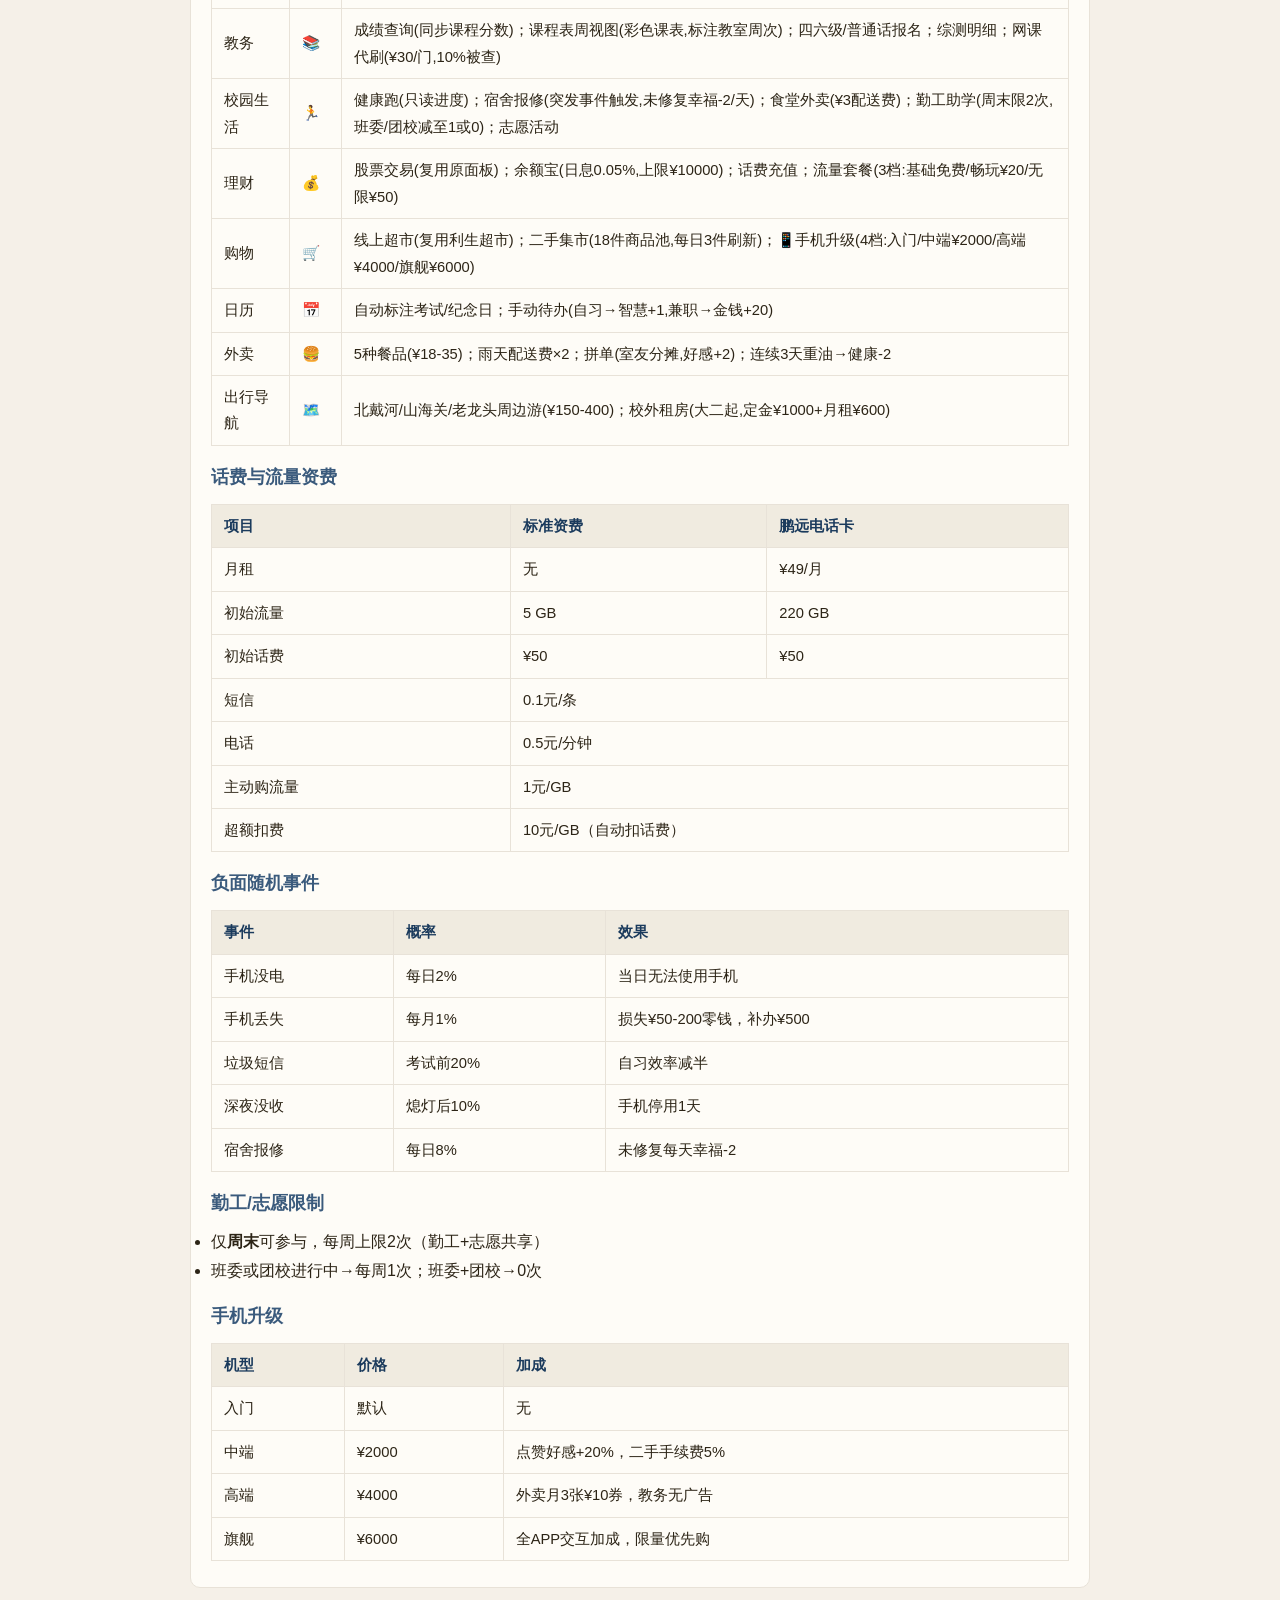
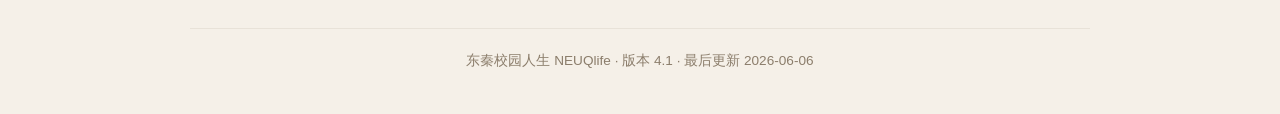
==== commit 06dd02d4: "Add files via upload" ====
--- a/NEUQlife百科.html
+++ b/NEUQlife百科.html
@@ -46,6 +46,7 @@
 <a href="#s10">§10 天气系统</a>
 <a href="#s11">§11 故事时间线</a>
 <a href="#s12">§12 存档系统</a>
+<a href="#s13">§13 智能手机系统</a>
 </div>
 
 <h2 id="s1">§1 游戏概述</h2>
@@ -281,8 +282,65 @@
 </ul>
 </div>
 
+<h2 id="s13">§13 智能手机系统</h2>
+<div class="card">
+<p>游戏底部栏📱按钮呼出手机弹窗（360×600px），<strong>纯写实风格</strong>，模拟真实大学生日常手机使用场景。锁屏→桌面→APP三级导航，状态栏显示信号/电量/话费/流量。</p>
+
+<h3>十大核心APP</h3>
+<table>
+<tr><th>APP</th><th>图标</th><th>核心功能</th></tr>
+<tr><td>通讯录</td><td>📞</td><td>室友/女友/同学(好感≥20解锁)/教师自动收录，支持备注保存</td></tr>
+<tr><td>短信</td><td>💬</td><td>老妈每月1日发生活费通知；女友每日随机问候；班级群通知；6种联系人类型专属快捷回复</td></tr>
+<tr><td>微信</td><td>💚</td><td>朋友圈(点赞+1/评论+2好感)；🧧红包(1-200元)；群聊(班级/社团/Drama)</td></tr>
+<tr><td>教务</td><td>📚</td><td>成绩查询(同步课程分数)；课程表周视图(彩色课表,标注教室周次)；四六级/普通话报名；综测明细；网课代刷(¥30/门,10%被查)</td></tr>
+<tr><td>校园生活</td><td>🏃</td><td>健康跑(只读进度)；宿舍报修(突发事件触发,未修复幸福-2/天)；食堂外卖(¥3配送费)；勤工助学(周末限2次,班委/团校减至1或0)；志愿活动</td></tr>
+<tr><td>理财</td><td>💰</td><td>股票交易(复用原面板)；余额宝(日息0.05%,上限¥10000)；话费充值；流量套餐(3档:基础免费/畅玩¥20/无限¥50)</td></tr>
+<tr><td>购物</td><td>🛒</td><td>线上超市(复用利生超市)；二手集市(18件商品池,每日3件刷新)；📱手机升级(4档:入门/中端¥2000/高端¥4000/旗舰¥6000)</td></tr>
+<tr><td>日历</td><td>📅</td><td>自动标注考试/纪念日；手动待办(自习→智慧+1,兼职→金钱+20)</td></tr>
+<tr><td>外卖</td><td>🍔</td><td>5种餐品(¥18-35)；雨天配送费×2；拼单(室友分摊,好感+2)；连续3天重油→健康-2</td></tr>
+<tr><td>出行导航</td><td>🗺️</td><td>北戴河/山海关/老龙头周边游(¥150-400)；校外租房(大二起,定金¥1000+月租¥600)</td></tr>
+</table>
+
+<h3>话费与流量资费</h3>
+<table>
+<tr><th>项目</th><th>标准资费</th><th>鹏远电话卡</th></tr>
+<tr><td>月租</td><td>无</td><td>¥49/月</td></tr>
+<tr><td>初始流量</td><td>5 GB</td><td>220 GB</td></tr>
+<tr><td>初始话费</td><td>¥50</td><td>¥50</td></tr>
+<tr><td>短信</td><td colspan="2">0.1元/条</td></tr>
+<tr><td>电话</td><td colspan="2">0.5元/分钟</td></tr>
+<tr><td>主动购流量</td><td colspan="2">1元/GB</td></tr>
+<tr><td>超额扣费</td><td colspan="2">10元/GB（自动扣话费）</td></tr>
+</table>
+
+<h3>负面随机事件</h3>
+<table>
+<tr><th>事件</th><th>概率</th><th>效果</th></tr>
+<tr><td>手机没电</td><td>每日2%</td><td>当日无法使用手机</td></tr>
+<tr><td>手机丢失</td><td>每月1%</td><td>损失¥50-200零钱，补办¥500</td></tr>
+<tr><td>垃圾短信</td><td>考试前20%</td><td>自习效率减半</td></tr>
+<tr><td>深夜没收</td><td>熄灯后10%</td><td>手机停用1天</td></tr>
+<tr><td>宿舍报修</td><td>每日8%</td><td>未修复每天幸福-2</td></tr>
+</table>
+
+<h3>勤工/志愿限制</h3>
+<ul>
+<li>仅<strong>周末</strong>可参与，每周上限2次（勤工+志愿共享）</li>
+<li>班委或团校进行中→每周1次；班委+团校→0次</li>
+</ul>
+
+<h3>手机升级</h3>
+<table>
+<tr><th>机型</th><th>价格</th><th>加成</th></tr>
+<tr><td>入门</td><td>默认</td><td>无</td></tr>
+<tr><td>中端</td><td>¥2000</td><td>点赞好感+20%，二手手续费5%</td></tr>
+<tr><td>高端</td><td>¥4000</td><td>外卖月3张¥10券，教务无广告</td></tr>
+<tr><td>旗舰</td><td>¥6000</td><td>全APP交互加成，限量优先购</td></tr>
+</table>
+</div>
+
 <div class="footer">
-东秦校园人生 NEUQlife · 版本 4.0 · 最后更新 2026-06-02
+东秦校园人生 NEUQlife · 版本 4.1 · 最后更新 2026-06-06
 </div>
 
 </div>
